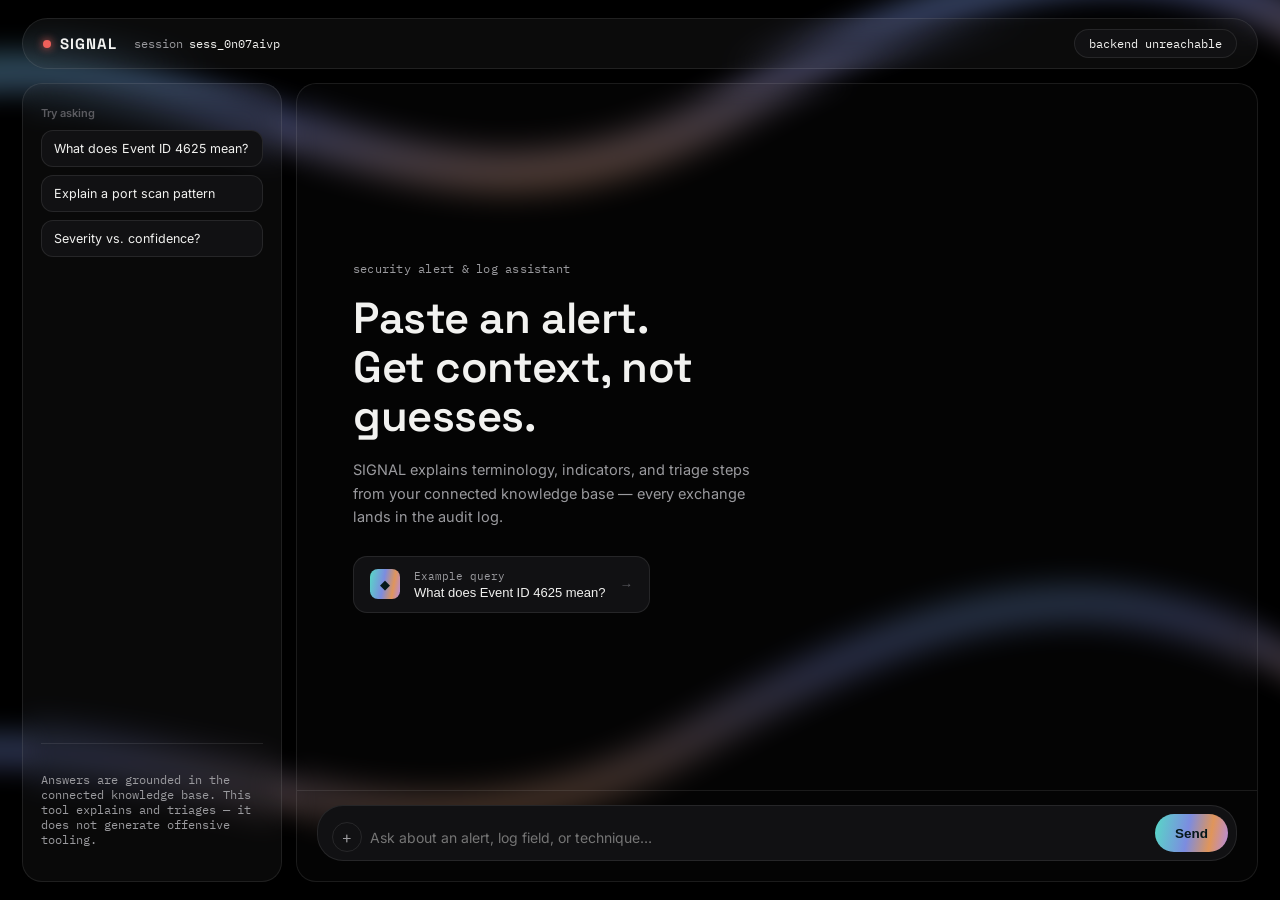
==== frontend/index.html @ 05231b5e "Initial commit" ====
<!DOCTYPE html>
<html lang="en">
<head>
<meta charset="UTF-8" />
<meta name="viewport" content="width=device-width, initial-scale=1.0" />
<title>SIGNAL — Security Alert Assistant</title>
<link rel="preconnect" href="https://fonts.googleapis.com">
<link href="https://fonts.googleapis.com/css2?family=Space+Grotesk:wght@500;600;700&family=Inter:wght@400;500;600&family=IBM+Plex+Mono:wght@400;500;600&display=swap" rel="stylesheet">
<link rel="stylesheet" href="style.css">
</head>
<body>

<!-- ambient background ribbon, decorative only -->
<svg class="bg-ribbon" viewBox="0 0 1600 1000" preserveAspectRatio="xMidYMid slice" aria-hidden="true">
  <defs>
    <linearGradient id="ribbonGrad" x1="0%" y1="0%" x2="100%" y2="100%">
      <stop offset="0%" stop-color="#57D9C6"/>
      <stop offset="45%" stop-color="#7C8CE0"/>
      <stop offset="75%" stop-color="#E0955A"/>
      <stop offset="100%" stop-color="#B48CE0"/>
    </linearGradient>
    <filter id="ribbonBlur" x="-50%" y="-50%" width="200%" height="200%">
      <feGaussianBlur stdDeviation="14"/>
    </filter>
  </defs>
  <g class="ribbon-spin-1">
    <path d="M -100 120 C 300 -40, 520 340, 900 120 S 1500 -80, 1750 220"
          fill="none" stroke="url(#ribbonGrad)" stroke-width="46"
          filter="url(#ribbonBlur)" opacity="0.4"/>
  </g>
  <g class="ribbon-spin-2">
    <path d="M -150 880 C 250 720, 480 1040, 860 820 S 1420 620, 1760 900"
          fill="none" stroke="url(#ribbonGrad)" stroke-width="40"
          filter="url(#ribbonBlur)" opacity="0.32"/>
  </g>
</svg>

<div class="console">

  <header class="topbar">
    <div class="brand">
      <span class="dot" id="conn-dot"></span>
      <span class="brand-name">SIGNAL</span>
    </div>
    <div class="topbar-meta mono">
      <span class="muted">session</span>
      <span id="session-id-display">—</span>
    </div>
    <div class="status-pill" id="status-pill">
      <span class="mono" id="conn-status">checking backend…</span>
    </div>
  </header>

  <div class="layout">

    <aside class="rail">
      <div class="rail-block">
        <h3>Try asking</h3>
        <div class="chip-list">
          <button class="chip" data-q="What does Event ID 4625 mean?">What does Event ID 4625 mean?</button>
          <button class="chip" data-q="Explain a port scan pattern in our logs.">Explain a port scan pattern</button>
          <button class="chip" data-q="What's the difference between severity and confidence?">Severity vs. confidence?</button>
        </div>
      </div>

      <div class="rail-footer">
        <p class="mono muted small">Answers are grounded in the connected knowledge base. This tool explains and triages — it does not generate offensive tooling.</p>
      </div>
    </aside>

    <main class="chat-main">

      <section class="hero" id="hero">
        <p class="hero-eyebrow mono muted">security alert &amp; log assistant</p>
        <h1 class="hero-title">Paste an alert.<br>Get context, not guesses.</h1>
        <p class="hero-sub">SIGNAL explains terminology, indicators, and triage steps from your connected knowledge base — every exchange lands in the audit log.</p>
        <button class="sample-card" id="sample-card" data-q="What does Event ID 4625 mean?">
          <span class="sample-icon">◆</span>
          <span class="sample-text">
            <span class="sample-label mono muted">Example query</span>
            <span class="sample-title">What does Event ID 4625 mean?</span>
          </span>
          <span class="sample-arrow">→</span>
        </button>
      </section>

      <div class="transcript" id="transcript">
        <div class="entry system">
          <div class="entry-meta"><span class="tag">SYSTEM</span><span class="time">00:00:00</span></div>
          <div class="entry-body">
            Connected. Paste an alert or log line below, or ask a question about
            terminology, indicators, or triage. Every exchange is written to the
            audit log.
          </div>
        </div>
      </div>

      <form class="composer" id="composer">
        <div class="log-context-wrap" id="log-context-wrap" hidden>
          <textarea id="log-context" class="mono" placeholder="Paste the raw alert, log line, or event fields here…" rows="4"></textarea>
        </div>
        <div class="composer-bar">
          <button type="button" id="toggle-log" class="attach-btn mono" title="Attach log/alert">+</button>
          <textarea id="message" placeholder="Ask about an alert, log field, or technique…" rows="1"></textarea>
          <button type="submit" id="send-btn">Send</button>
        </div>
      </form>

    </main>
  </div>
</div>

<script src="app.js"></script>
</body>
</html>
---- frontend/style.css ----
:root {
  --bg: #000000;
  --surface: #0a0a0b;
  --surface-2: #111113;
  --border: rgba(255,255,255,0.09);
  --border-strong: rgba(255,255,255,0.18);
  --text: #F2F2F0;
  --text-dim: #9A9A9E;
  --text-faint: #5B5B60;
  --warn: #E8B34D;
  --crit: #F0605A;

  --grad-1: #57D9C6;
  --grad-2: #7C8CE0;
  --grad-3: #E0955A;
  --grad-4: #B48CE0;
  --grad: linear-gradient(100deg, var(--grad-1), var(--grad-2) 45%, var(--grad-3) 75%, var(--grad-4));

  --font-sans: 'Inter', -apple-system, sans-serif;
  --font-display: 'Space Grotesk', 'Inter', sans-serif;
  --font-mono: 'IBM Plex Mono', ui-monospace, monospace;
}

* { box-sizing: border-box; }

html, body {
  height: 100%;
  margin: 0;
  background: var(--bg);
  color: var(--text);
  font-family: var(--font-sans);
}

.mono { font-family: var(--font-mono); }
.muted { color: var(--text-dim); }
.small { font-size: 12px; }

/* ---------- Ambient background ribbon ---------- */
.bg-ribbon {
  position: fixed;
  inset: 0;
  width: 100%;
  height: 100%;
  z-index: 0;
  pointer-events: none;
}
.ribbon-spin-1, .ribbon-spin-2 {
  transform-origin: 800px 500px;
  animation: ribbon-drift 50s linear infinite;
}
.ribbon-spin-2 { animation-duration: 65s; animation-direction: reverse; }

@keyframes ribbon-drift {
  from { transform: rotate(0deg); }
  to   { transform: rotate(360deg); }
}
@media (prefers-reduced-motion: reduce) {
  .ribbon-spin-1, .ribbon-spin-2 { animation: none; }
}

/* ---------- Shell ---------- */
.console {
  position: relative;
  z-index: 1;
  height: 100vh;
  display: flex;
  flex-direction: column;
  padding: 18px 22px;
  gap: 14px;
}

/* ---------- Topbar ---------- */
.topbar {
  flex: none;
  display: flex;
  align-items: center;
  gap: 18px;
  padding: 10px 20px;
  border-radius: 999px;
  background: rgba(255,255,255,0.045);
  border: 1px solid var(--border);
  backdrop-filter: blur(16px);
}

.brand {
  display: flex;
  align-items: center;
  gap: 9px;
}

.dot {
  width: 8px;
  height: 8px;
  border-radius: 50%;
  background: var(--text-faint);
  transition: background 0.3s, box-shadow 0.3s;
}
.dot.online { background: var(--grad-1); box-shadow: 0 0 8px var(--grad-1); }
.dot.offline { background: var(--crit); box-shadow: 0 0 8px var(--crit); }

.brand-name {
  font-family: var(--font-display);
  font-weight: 700;
  font-size: 15px;
  letter-spacing: 0.06em;
}

.topbar-meta {
  display: flex;
  align-items: center;
  gap: 6px;
  font-size: 12px;
  color: var(--text-dim);
}
#session-id-display { color: var(--text); }

.status-pill {
  margin-left: auto;
  padding: 6px 14px;
  border-radius: 999px;
  background: var(--surface-2);
  border: 1px solid var(--border);
  font-size: 12px;
}

/* ---------- Layout ---------- */
.layout {
  flex: 1;
  display: grid;
  grid-template-columns: 260px 1fr;
  gap: 14px;
  min-height: 0;
}

/* ---------- Sidebar ---------- */
.rail {
  background: rgba(255,255,255,0.035);
  border: 1px solid var(--border);
  border-radius: 20px;
  padding: 22px 18px;
  display: flex;
  flex-direction: column;
  gap: 22px;
  overflow-y: auto;
  backdrop-filter: blur(16px);
}

.rail-block h3 {
  font-size: 11px;
  font-weight: 600;
  color: var(--text-faint);
  margin: 0 0 10px 0;
}

.chip-list {
  display: flex;
  flex-direction: column;
  gap: 8px;
}

.chip {
  text-align: left;
  background: var(--surface-2);
  border: 1px solid var(--border);
  color: var(--text);
  padding: 10px 12px;
  border-radius: 12px;
  font-size: 12.5px;
  font-family: var(--font-sans);
  cursor: pointer;
  transition: border-color 0.15s, transform 0.15s;
}
.chip:hover { border-color: var(--border-strong); transform: translateY(-1px); }

.rail-footer {
  margin-top: auto;
  padding-top: 16px;
  border-top: 1px solid var(--border);
}

/* ---------- Main / chat column ---------- */
.chat-main {
  display: flex;
  flex-direction: column;
  min-width: 0;
  min-height: 0;
  border: 1px solid var(--border);
  border-radius: 20px;
  background: rgba(255,255,255,0.015);
  backdrop-filter: blur(10px);
  overflow: hidden;
  position: relative;
}

/* ---------- Hero (pre-conversation) ---------- */
.hero {
  flex: 1;
  display: flex;
  flex-direction: column;
  justify-content: center;
  gap: 18px;
  padding: 48px 56px;
  max-width: 640px;
}

.hero-eyebrow {
  font-size: 12px;
  letter-spacing: 0.02em;
  margin: 0;
}

.hero-title {
  font-family: var(--font-display);
  font-weight: 600;
  font-size: clamp(1.9rem, 3.4vw, 2.9rem);
  line-height: 1.12;
  margin: 0;
  letter-spacing: -0.01em;
}

.hero-sub {
  font-size: 14.5px;
  line-height: 1.6;
  color: var(--text-dim);
  margin: 0;
  max-width: 46ch;
}

.sample-card {
  margin-top: 10px;
  display: inline-flex;
  align-items: center;
  gap: 14px;
  width: fit-content;
  max-width: 100%;
  padding: 12px 16px;
  border-radius: 14px;
  background: var(--surface-2);
  border: 1px solid var(--border);
  cursor: pointer;
  text-align: left;
  transition: border-color 0.15s, transform 0.15s;
}
.sample-card:hover { border-color: var(--border-strong); transform: translateY(-1px); }

.sample-icon {
  flex: none;
  width: 30px;
  height: 30px;
  border-radius: 8px;
  background: var(--grad);
  display: flex;
  align-items: center;
  justify-content: center;
  font-size: 13px;
  color: #06181a;
}

.sample-text {
  display: flex;
  flex-direction: column;
  gap: 2px;
  min-width: 0;
}
.sample-label { font-size: 10.5px; }
.sample-title {
  font-size: 13px;
  color: var(--text);
  white-space: nowrap;
  overflow: hidden;
  text-overflow: ellipsis;
}
.sample-arrow { color: var(--text-faint); flex: none; }

.console.started .hero { display: none; }

/* ---------- Transcript ---------- */
.transcript {
  flex: 1;
  display: none;
  flex-direction: column;
  gap: 18px;
  overflow-y: auto;
  padding: 26px 32px;
  min-height: 0;
}
.console.started .transcript { display: flex; }

.entry { max-width: 680px; }
.entry.analyst { align-self: flex-end; max-width: 560px; }

.entry-meta {
  display: flex;
  align-items: baseline;
  gap: 10px;
  margin-bottom: 5px;
}

.entry-meta .tag {
  font-family: var(--font-mono);
  font-size: 11px;
  font-weight: 600;
  letter-spacing: 0.05em;
  color: var(--text-faint);
}
.entry.analyst .entry-meta { justify-content: flex-end; }
.entry.analyst .entry-meta .tag { color: var(--grad-2); }
.entry.assistant .entry-meta .tag { color: var(--grad-3); }
.entry.system .entry-meta .tag { color: var(--text-faint); }

.entry-meta .time {
  font-family: var(--font-mono);
  font-size: 11px;
  color: var(--text-faint);
}

.entry-body {
  font-size: 14.5px;
  line-height: 1.6;
  white-space: pre-wrap;
  padding: 12px 16px;
  border-radius: 14px;
  background: var(--surface-2);
  border: 1px solid var(--border);
}
.entry.analyst .entry-body {
  background: rgba(124,140,224,0.10);
  border-color: rgba(124,140,224,0.25);
}
.entry.assistant .entry-body {
  border-left: 2px solid var(--grad-3);
}
.entry.system .entry-body {
  color: var(--text-dim);
  font-size: 13px;
  background: transparent;
  border: 1px dashed var(--border);
}

.entry-flag {
  margin-top: 8px;
  display: inline-block;
  font-family: var(--font-mono);
  font-size: 11px;
  color: var(--crit);
  border: 1px solid var(--crit);
  border-radius: 999px;
  padding: 3px 10px;
}

.entry-ungrounded {
  margin-top: 8px;
  display: inline-block;
  font-family: var(--font-mono);
  font-size: 11px;
  color: var(--warn);
  border: 1px solid var(--warn);
  border-radius: 999px;
  padding: 3px 10px;
}

.citations {
  margin-top: 8px;
  display: flex;
  flex-wrap: wrap;
  gap: 6px;
}

.citation {
  font-family: var(--font-mono);
  font-size: 11px;
  color: var(--grad-1);
  background: rgba(87,217,198,0.08);
  border: 1px solid rgba(87,217,198,0.35);
  border-radius: 999px;
  padding: 3px 9px;
  cursor: default;
}

.log-line {
  font-family: var(--font-mono);
  font-size: 12.5px;
  background: var(--surface);
  border: 1px solid var(--border);
  border-left: 2px solid var(--grad-2);
  border-radius: 8px;
  padding: 9px 12px;
  margin-top: 8px;
  white-space: pre-wrap;
  color: var(--text-dim);
}

/* ---------- Composer ---------- */
.composer {
  flex: none;
  padding: 14px 20px 20px;
  border-top: 1px solid var(--border);
}

.log-context-wrap { margin-bottom: 10px; }

.composer-bar {
  display: flex;
  align-items: flex-end;
  gap: 8px;
  padding: 8px 8px 8px 14px;
  border-radius: 26px;
  background: var(--surface-2);
  border: 1px solid var(--border);
  transition: border-color 0.15s;
}
.composer-bar:focus-within { border-color: var(--border-strong); }

.attach-btn {
  flex: none;
  width: 30px;
  height: 30px;
  border-radius: 50%;
  border: 1px solid var(--border);
  background: transparent;
  color: var(--text-dim);
  font-size: 16px;
  line-height: 1;
  cursor: pointer;
  transition: color 0.15s, border-color 0.15s;
}
.attach-btn:hover { color: var(--text); border-color: var(--border-strong); }

textarea {
  background: transparent;
  border: none;
  color: var(--text);
  padding: 6px 0;
  font-family: var(--font-sans);
  font-size: 14px;
  resize: none;
  outline: none;
}

#log-context {
  width: 100%;
  font-family: var(--font-mono);
  font-size: 12.5px;
  background: var(--surface);
  border: 1px solid var(--border);
  border-radius: 12px;
  padding: 10px 12px;
}

#message {
  flex: 1;
  max-height: 140px;
}

#send-btn {
  flex: none;
  background: var(--grad);
  color: #06181a;
  border: none;
  border-radius: 999px;
  padding: 0 20px;
  height: 38px;
  font-weight: 600;
  font-size: 13.5px;
  cursor: pointer;
  transition: opacity 0.15s, transform 0.15s;
}
#send-btn:hover { opacity: 0.92; transform: translateY(-1px); }
#send-btn:disabled { opacity: 0.45; cursor: not-allowed; transform: none; }

/* Scrollbars */
.transcript::-webkit-scrollbar, .rail::-webkit-scrollbar { width: 8px; }
.transcript::-webkit-scrollbar-thumb, .rail::-webkit-scrollbar-thumb {
  background: var(--border); border-radius: 4px;
}

@media (max-width: 860px) {
  .layout { grid-template-columns: 1fr; }
  .rail { display: none; }
  .hero { padding: 36px 26px; }
  .topbar-meta { display: none; }
}
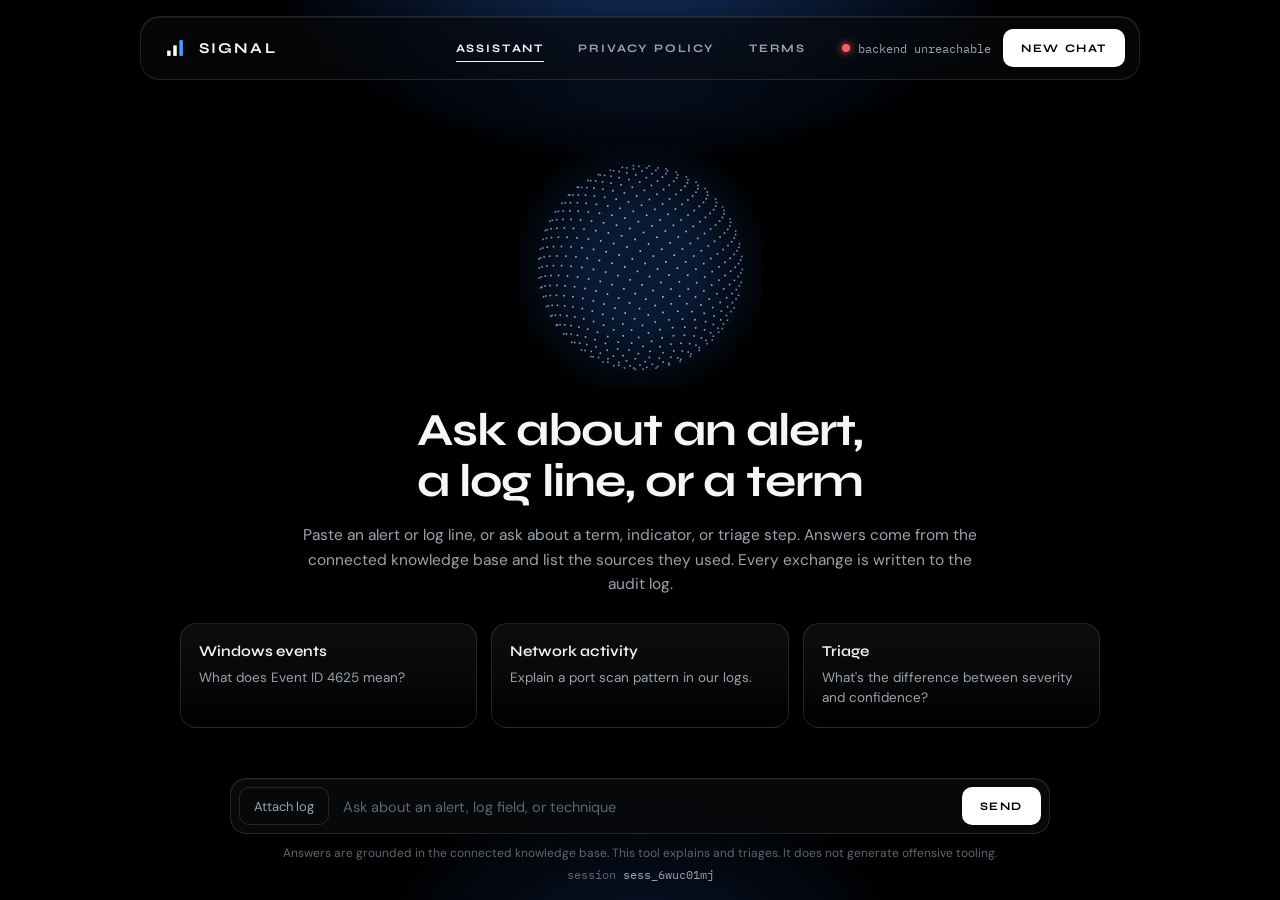
==== commit 23859871: "Update security chat assistant" ====
--- a/frontend/index.html
+++ b/frontend/index.html
@@ -3,113 +3,82 @@
 <head>
 <meta charset="UTF-8" />
 <meta name="viewport" content="width=device-width, initial-scale=1.0" />
-<title>SIGNAL — Security Alert Assistant</title>
+<title>SIGNAL: Security Alert Assistant</title>
+<meta name="description" content="Ask about a security alert, log line, or term and get answers cited from a connected knowledge base." />
+<link rel="icon" type="image/svg+xml" href="favicon.svg">
 <link rel="preconnect" href="https://fonts.googleapis.com">
-<link href="https://fonts.googleapis.com/css2?family=Space+Grotesk:wght@500;600;700&family=Inter:wght@400;500;600&family=IBM+Plex+Mono:wght@400;500;600&display=swap" rel="stylesheet">
-<link rel="stylesheet" href="style.css">
+<link rel="preconnect" href="https://fonts.gstatic.com" crossorigin>
+<link href="https://fonts.googleapis.com/css2?family=Syne:wght@500;600;700&family=DM+Sans:wght@400;500;600&family=IBM+Plex+Mono:wght@400;500&display=swap" rel="stylesheet">
+<link rel="stylesheet" href="style.css?v=3">
 </head>
 <body>
-
-<!-- ambient background ribbon, decorative only -->
-<svg class="bg-ribbon" viewBox="0 0 1600 1000" preserveAspectRatio="xMidYMid slice" aria-hidden="true">
-  <defs>
-    <linearGradient id="ribbonGrad" x1="0%" y1="0%" x2="100%" y2="100%">
-      <stop offset="0%" stop-color="#57D9C6"/>
-      <stop offset="45%" stop-color="#7C8CE0"/>
-      <stop offset="75%" stop-color="#E0955A"/>
-      <stop offset="100%" stop-color="#B48CE0"/>
-    </linearGradient>
-    <filter id="ribbonBlur" x="-50%" y="-50%" width="200%" height="200%">
-      <feGaussianBlur stdDeviation="14"/>
-    </filter>
-  </defs>
-  <g class="ribbon-spin-1">
-    <path d="M -100 120 C 300 -40, 520 340, 900 120 S 1500 -80, 1750 220"
-          fill="none" stroke="url(#ribbonGrad)" stroke-width="46"
-          filter="url(#ribbonBlur)" opacity="0.4"/>
-  </g>
-  <g class="ribbon-spin-2">
-    <path d="M -150 880 C 250 720, 480 1040, 860 820 S 1420 620, 1760 900"
-          fill="none" stroke="url(#ribbonGrad)" stroke-width="40"
-          filter="url(#ribbonBlur)" opacity="0.32"/>
-  </g>
-</svg>
-
 <div class="console">
 
-  <header class="topbar">
-    <div class="brand">
-      <span class="dot" id="conn-dot"></span>
-      <span class="brand-name">SIGNAL</span>
-    </div>
-    <div class="topbar-meta mono">
-      <span class="muted">session</span>
-      <span id="session-id-display">—</span>
-    </div>
-    <div class="status-pill" id="status-pill">
-      <span class="mono" id="conn-status">checking backend…</span>
-    </div>
-  </header>
+  <div class="nav-wrap">
+    <header class="nav">
+      <a class="brand" href="index.html" aria-label="SIGNAL home">
+        <img src="favicon.svg" alt="" width="28" height="28">
+        <span class="brand-name">SIGNAL</span>
+      </a>
+      <nav class="nav-links" aria-label="Main">
+        <a href="index.html" class="active" aria-current="page">Assistant</a>
+        <a href="privacy.html">Privacy policy</a>
+        <a href="terms.html">Terms</a>
+      </nav>
+      <div class="nav-right">
+        <div class="status" id="status-pill">
+          <span class="dot" id="conn-dot"></span>
+          <span class="mono" id="conn-status">checking backend</span>
+        </div>
+        <button type="button" class="btn-white" id="new-chat">New chat</button>
+      </div>
+    </header>
+  </div>
 
-  <div class="layout">
+  <main class="stage" id="stage">
 
-    <aside class="rail">
-      <div class="rail-block">
-        <h3>Try asking</h3>
-        <div class="chip-list">
-          <button class="chip" data-q="What does Event ID 4625 mean?">What does Event ID 4625 mean?</button>
-          <button class="chip" data-q="Explain a port scan pattern in our logs.">Explain a port scan pattern</button>
-          <button class="chip" data-q="What's the difference between severity and confidence?">Severity vs. confidence?</button>
-        </div>
+    <section class="hero" id="hero">
+      <div class="globe"><canvas id="globe" aria-hidden="true"></canvas></div>
+      <h1 class="hero-title">Ask about an alert, a log line, or a term</h1>
+      <p class="hero-sub">Paste an alert or log line, or ask about a term, indicator, or triage step. Answers come from the connected knowledge base and list the sources they used. Every exchange is written to the audit log.</p>
+      <div class="cards">
+        <button class="card chip" data-q="What does Event ID 4625 mean?">
+          <span class="card-title">Windows events</span>
+          <span class="card-text">What does Event ID 4625 mean?</span>
+        </button>
+        <button class="card chip" data-q="Explain a port scan pattern in our logs.">
+          <span class="card-title">Network activity</span>
+          <span class="card-text">Explain a port scan pattern in our logs.</span>
+        </button>
+        <button class="card chip" data-q="What's the difference between severity and confidence?">
+          <span class="card-title">Triage</span>
+          <span class="card-text">What's the difference between severity and confidence?</span>
+        </button>
       </div>
+    </section>
 
-      <div class="rail-footer">
-        <p class="mono muted small">Answers are grounded in the connected knowledge base. This tool explains and triages — it does not generate offensive tooling.</p>
+    <div class="transcript" id="transcript" aria-live="polite"></div>
+
+  </main>
+
+  <div class="dock">
+    <form class="composer" id="composer">
+      <div class="log-context-wrap" id="log-context-wrap" hidden>
+        <textarea id="log-context" class="mono" placeholder="Paste the raw alert, log line, or event fields here" rows="4" aria-label="Alert or log text"></textarea>
       </div>
-    </aside>
+      <div class="composer-bar">
+        <button type="button" id="toggle-log" class="btn-ghost" aria-controls="log-context-wrap">Attach log</button>
+        <textarea id="message" placeholder="Ask about an alert, log field, or technique" rows="1" aria-label="Message"></textarea>
+        <button type="submit" id="send-btn" class="btn-white">Send</button>
+      </div>
+    </form>
+    <p class="foot">
+      <span>Answers are grounded in the connected knowledge base. This tool explains and triages. It does not generate offensive tooling.</span>
+      <span class="mono">session <span id="session-id-display"></span></span>
+    </p>
+  </div>
 
-    <main class="chat-main">
-
-      <section class="hero" id="hero">
-        <p class="hero-eyebrow mono muted">security alert &amp; log assistant</p>
-        <h1 class="hero-title">Paste an alert.<br>Get context, not guesses.</h1>
-        <p class="hero-sub">SIGNAL explains terminology, indicators, and triage steps from your connected knowledge base — every exchange lands in the audit log.</p>
-        <button class="sample-card" id="sample-card" data-q="What does Event ID 4625 mean?">
-          <span class="sample-icon">◆</span>
-          <span class="sample-text">
-            <span class="sample-label mono muted">Example query</span>
-            <span class="sample-title">What does Event ID 4625 mean?</span>
-          </span>
-          <span class="sample-arrow">→</span>
-        </button>
-      </section>
-
-      <div class="transcript" id="transcript">
-        <div class="entry system">
-          <div class="entry-meta"><span class="tag">SYSTEM</span><span class="time">00:00:00</span></div>
-          <div class="entry-body">
-            Connected. Paste an alert or log line below, or ask a question about
-            terminology, indicators, or triage. Every exchange is written to the
-            audit log.
-          </div>
-        </div>
-      </div>
-
-      <form class="composer" id="composer">
-        <div class="log-context-wrap" id="log-context-wrap" hidden>
-          <textarea id="log-context" class="mono" placeholder="Paste the raw alert, log line, or event fields here…" rows="4"></textarea>
-        </div>
-        <div class="composer-bar">
-          <button type="button" id="toggle-log" class="attach-btn mono" title="Attach log/alert">+</button>
-          <textarea id="message" placeholder="Ask about an alert, log field, or technique…" rows="1"></textarea>
-          <button type="submit" id="send-btn">Send</button>
-        </div>
-      </form>
-
-    </main>
-  </div>
 </div>
-
-<script src="app.js"></script>
+<script src="app.js?v=3"></script>
 </body>
 </html>
--- a/frontend/style.css
+++ b/frontend/style.css
@@ -1,482 +1,138 @@
 :root {
   --bg: #000000;
-  --surface: #0a0a0b;
-  --surface-2: #111113;
-  --border: rgba(255,255,255,0.09);
-  --border-strong: rgba(255,255,255,0.18);
-  --text: #F2F2F0;
-  --text-dim: #9A9A9E;
-  --text-faint: #5B5B60;
-  --warn: #E8B34D;
-  --crit: #F0605A;
+  --card: rgba(255,255,255,0.028);
+  --card-2: rgba(255,255,255,0.05);
+  --border: rgba(255,255,255,0.12);
+  --border-strong: rgba(255,255,255,0.28);
+  --text: #f4f6f8;
+  --text-dim: #9aa3ad;
+  --text-faint: #5e6670;
+  --blue: #2f7cff;
+  --blue-soft: #7db3ff;
+  --ok: #3ddc97;
+  --warn: #f2b24a;
+  --crit: #ff5d5d;
+  --font-display: 'Syne', 'DM Sans', sans-serif;
+  --font-sans: 'DM Sans', -apple-system, 'Segoe UI', sans-serif;
+  --font-mono: 'IBM Plex Mono', ui-monospace, Menlo, monospace;
+}
+* { box-sizing: border-box; }
+html, body { height: 100%; margin: 0; background: var(--bg); color: var(--text); font-family: var(--font-sans); }
+.mono { font-family: var(--font-mono); }
+a { color: var(--blue-soft); }
+:focus-visible { outline: 2px solid var(--blue-soft); outline-offset: 2px; }
 
-  --grad-1: #57D9C6;
-  --grad-2: #7C8CE0;
-  --grad-3: #E0955A;
-  --grad-4: #B48CE0;
-  --grad: linear-gradient(100deg, var(--grad-1), var(--grad-2) 45%, var(--grad-3) 75%, var(--grad-4));
+/* Blue light from the top edge, shared by every page */
+body::before {
+  content: ""; position: fixed; inset: 0; z-index: 0; pointer-events: none;
+  background:
+    radial-gradient(42% 34% at 50% -6%, rgba(47,124,255,0.42), transparent 72%),
+    radial-gradient(28% 22% at 50% 104%, rgba(47,124,255,0.16), transparent 75%);
+  animation: breathe 9s ease-in-out infinite alternate;
+}
+@keyframes breathe { from { opacity: 0.75; } to { opacity: 1; } }
 
-  --font-sans: 'Inter', -apple-system, sans-serif;
-  --font-display: 'Space Grotesk', 'Inter', sans-serif;
-  --font-mono: 'IBM Plex Mono', ui-monospace, monospace;
-}
+.console { position: relative; z-index: 1; height: 100vh; height: 100dvh; display: flex; flex-direction: column; }
 
-* { box-sizing: border-box; }
+/* Floating glass navigation */
+.nav-wrap { flex: none; padding: 16px 20px 0; position: relative; z-index: 5; }
+.nav { max-width: 1000px; margin: 0 auto; height: 64px; display: flex; align-items: center; gap: 24px; padding: 0 14px 0 20px; border-radius: 20px; border: 1px solid var(--border); background: rgba(8,9,11,0.62); backdrop-filter: blur(18px); -webkit-backdrop-filter: blur(18px); box-shadow: inset 0 1px 0 rgba(255,255,255,0.08), 0 14px 40px rgba(0,0,0,0.5); }
+.brand { display: flex; align-items: center; gap: 10px; text-decoration: none; color: var(--text); }
+.brand img { display: block; }
+.brand-name { font-family: var(--font-display); font-weight: 700; font-size: 15px; letter-spacing: 0.14em; }
+.nav-links { display: flex; gap: 34px; margin-left: auto; }
+.nav-links a { font-family: var(--font-display); font-weight: 700; font-size: 11.5px; letter-spacing: 0.16em; text-transform: uppercase; text-decoration: none; color: var(--text-dim); padding: 6px 0; border-bottom: 1px solid transparent; transition: color .15s, border-color .15s; }
+.nav-links a:hover { color: var(--text); }
+.nav-links a.active { color: var(--text); border-bottom-color: var(--text); }
+.nav-right { display: flex; align-items: center; gap: 12px; margin-left: 12px; }
+.status { display: flex; align-items: center; gap: 8px; font-size: 12px; color: var(--text-dim); }
+.dot { width: 8px; height: 8px; border-radius: 50%; background: var(--text-faint); }
+.dot.online { background: var(--ok); animation: pulse 2.4s ease-out infinite; }
+.dot.offline { background: var(--crit); box-shadow: 0 0 8px var(--crit); }
+@keyframes pulse { 0% { box-shadow: 0 0 0 0 rgba(61,220,151,0.55); } 70%, 100% { box-shadow: 0 0 0 7px rgba(61,220,151,0); } }
 
-html, body {
-  height: 100%;
-  margin: 0;
-  background: var(--bg);
-  color: var(--text);
-  font-family: var(--font-sans);
-}
+/* Buttons */
+.btn-white { height: 38px; padding: 0 18px; border: none; border-radius: 10px; background: #fff; color: #000; font-family: var(--font-display); font-weight: 700; font-size: 11.5px; letter-spacing: 0.14em; text-transform: uppercase; cursor: pointer; transition: box-shadow .15s, opacity .15s; }
+.btn-white:hover { box-shadow: 0 0 22px rgba(125,179,255,0.45); }
+.btn-white:disabled { opacity: 0.4; cursor: not-allowed; box-shadow: none; }
+.btn-ghost { flex: none; height: 38px; padding: 0 14px; border-radius: 10px; border: 1px solid var(--border); background: transparent; color: var(--text-dim); font-family: var(--font-sans); font-size: 13px; cursor: pointer; transition: color .15s, border-color .15s; }
+.btn-ghost:hover { color: var(--text); border-color: var(--border-strong); }
 
-.mono { font-family: var(--font-mono); }
-.muted { color: var(--text-dim); }
-.small { font-size: 12px; }
-
-/* ---------- Ambient background ribbon ---------- */
-.bg-ribbon {
-  position: fixed;
-  inset: 0;
-  width: 100%;
-  height: 100%;
-  z-index: 0;
-  pointer-events: none;
-}
-.ribbon-spin-1, .ribbon-spin-2 {
-  transform-origin: 800px 500px;
-  animation: ribbon-drift 50s linear infinite;
-}
-.ribbon-spin-2 { animation-duration: 65s; animation-direction: reverse; }
-
-@keyframes ribbon-drift {
-  from { transform: rotate(0deg); }
-  to   { transform: rotate(360deg); }
-}
-@media (prefers-reduced-motion: reduce) {
-  .ribbon-spin-1, .ribbon-spin-2 { animation: none; }
-}
-
-/* ---------- Shell ---------- */
-.console {
-  position: relative;
-  z-index: 1;
-  height: 100vh;
-  display: flex;
-  flex-direction: column;
-  padding: 18px 22px;
-  gap: 14px;
-}
-
-/* ---------- Topbar ---------- */
-.topbar {
-  flex: none;
-  display: flex;
-  align-items: center;
-  gap: 18px;
-  padding: 10px 20px;
-  border-radius: 999px;
-  background: rgba(255,255,255,0.045);
-  border: 1px solid var(--border);
-  backdrop-filter: blur(16px);
-}
-
-.brand {
-  display: flex;
-  align-items: center;
-  gap: 9px;
-}
-
-.dot {
-  width: 8px;
-  height: 8px;
-  border-radius: 50%;
-  background: var(--text-faint);
-  transition: background 0.3s, box-shadow 0.3s;
-}
-.dot.online { background: var(--grad-1); box-shadow: 0 0 8px var(--grad-1); }
-.dot.offline { background: var(--crit); box-shadow: 0 0 8px var(--crit); }
-
-.brand-name {
-  font-family: var(--font-display);
-  font-weight: 700;
-  font-size: 15px;
-  letter-spacing: 0.06em;
-}
-
-.topbar-meta {
-  display: flex;
-  align-items: center;
-  gap: 6px;
-  font-size: 12px;
-  color: var(--text-dim);
-}
-#session-id-display { color: var(--text); }
-
-.status-pill {
-  margin-left: auto;
-  padding: 6px 14px;
-  border-radius: 999px;
-  background: var(--surface-2);
-  border: 1px solid var(--border);
-  font-size: 12px;
-}
-
-/* ---------- Layout ---------- */
-.layout {
-  flex: 1;
-  display: grid;
-  grid-template-columns: 260px 1fr;
-  gap: 14px;
-  min-height: 0;
-}
-
-/* ---------- Sidebar ---------- */
-.rail {
-  background: rgba(255,255,255,0.035);
-  border: 1px solid var(--border);
-  border-radius: 20px;
-  padding: 22px 18px;
-  display: flex;
-  flex-direction: column;
-  gap: 22px;
-  overflow-y: auto;
-  backdrop-filter: blur(16px);
-}
-
-.rail-block h3 {
-  font-size: 11px;
-  font-weight: 600;
-  color: var(--text-faint);
-  margin: 0 0 10px 0;
-}
-
-.chip-list {
-  display: flex;
-  flex-direction: column;
-  gap: 8px;
-}
-
-.chip {
-  text-align: left;
-  background: var(--surface-2);
-  border: 1px solid var(--border);
-  color: var(--text);
-  padding: 10px 12px;
-  border-radius: 12px;
-  font-size: 12.5px;
-  font-family: var(--font-sans);
-  cursor: pointer;
-  transition: border-color 0.15s, transform 0.15s;
-}
-.chip:hover { border-color: var(--border-strong); transform: translateY(-1px); }
-
-.rail-footer {
-  margin-top: auto;
-  padding-top: 16px;
-  border-top: 1px solid var(--border);
-}
-
-/* ---------- Main / chat column ---------- */
-.chat-main {
-  display: flex;
-  flex-direction: column;
-  min-width: 0;
-  min-height: 0;
-  border: 1px solid var(--border);
-  border-radius: 20px;
-  background: rgba(255,255,255,0.015);
-  backdrop-filter: blur(10px);
-  overflow: hidden;
-  position: relative;
-}
-
-/* ---------- Hero (pre-conversation) ---------- */
-.hero {
-  flex: 1;
-  display: flex;
-  flex-direction: column;
-  justify-content: center;
-  gap: 18px;
-  padding: 48px 56px;
-  max-width: 640px;
-}
-
-.hero-eyebrow {
-  font-size: 12px;
-  letter-spacing: 0.02em;
-  margin: 0;
-}
-
-.hero-title {
-  font-family: var(--font-display);
-  font-weight: 600;
-  font-size: clamp(1.9rem, 3.4vw, 2.9rem);
-  line-height: 1.12;
-  margin: 0;
-  letter-spacing: -0.01em;
-}
-
-.hero-sub {
-  font-size: 14.5px;
-  line-height: 1.6;
-  color: var(--text-dim);
-  margin: 0;
-  max-width: 46ch;
-}
-
-.sample-card {
-  margin-top: 10px;
-  display: inline-flex;
-  align-items: center;
-  gap: 14px;
-  width: fit-content;
-  max-width: 100%;
-  padding: 12px 16px;
-  border-radius: 14px;
-  background: var(--surface-2);
-  border: 1px solid var(--border);
-  cursor: pointer;
-  text-align: left;
-  transition: border-color 0.15s, transform 0.15s;
-}
-.sample-card:hover { border-color: var(--border-strong); transform: translateY(-1px); }
-
-.sample-icon {
-  flex: none;
-  width: 30px;
-  height: 30px;
-  border-radius: 8px;
-  background: var(--grad);
-  display: flex;
-  align-items: center;
-  justify-content: center;
-  font-size: 13px;
-  color: #06181a;
-}
-
-.sample-text {
-  display: flex;
-  flex-direction: column;
-  gap: 2px;
-  min-width: 0;
-}
-.sample-label { font-size: 10.5px; }
-.sample-title {
-  font-size: 13px;
-  color: var(--text);
-  white-space: nowrap;
-  overflow: hidden;
-  text-overflow: ellipsis;
-}
-.sample-arrow { color: var(--text-faint); flex: none; }
-
+/* Stage: hero or transcript */
+.stage { flex: 1; min-height: 0; overflow-y: auto; display: flex; flex-direction: column; padding: 28px 20px 12px; -webkit-mask-image: linear-gradient(transparent, #000 22px, #000 calc(100% - 14px), transparent); mask-image: linear-gradient(transparent, #000 22px, #000 calc(100% - 14px), transparent); }
+.hero { margin: auto; width: 100%; max-width: 920px; display: flex; flex-direction: column; align-items: center; text-align: center; gap: 16px; }
+.globe { width: clamp(140px, 27vh, 280px); aspect-ratio: 1; }
+.globe canvas { width: 100%; height: 100%; display: block; }
+.hero-title { font-family: var(--font-display); font-weight: 700; font-size: clamp(1.8rem, 3.6vw, 3rem); line-height: 1.1; letter-spacing: -0.02em; margin: 0; max-width: 18ch; text-wrap: balance; }
+.hero-sub { font-size: 15.5px; line-height: 1.6; color: var(--text-dim); margin: 0; max-width: 62ch; }
+.cards { display: grid; grid-template-columns: repeat(3, 1fr); gap: 14px; width: 100%; margin-top: 10px; }
+.card { text-align: left; display: flex; flex-direction: column; gap: 8px; padding: 18px; border-radius: 16px; border: 1px solid var(--border); background: linear-gradient(180deg, var(--card-2), var(--card) 60%, transparent); color: var(--text); font-family: var(--font-sans); cursor: pointer; transition: border-color .2s, box-shadow .2s, transform .2s; }
+.card:hover { border-color: rgba(125,179,255,0.5); box-shadow: 0 0 30px rgba(47,124,255,0.18); transform: translateY(-2px); }
+.card-title { font-family: var(--font-display); font-weight: 600; font-size: 15px; }
+.card-text { font-size: 13.5px; line-height: 1.5; color: var(--text-dim); }
 .console.started .hero { display: none; }
 
-/* ---------- Transcript ---------- */
-.transcript {
-  flex: 1;
-  display: none;
-  flex-direction: column;
-  gap: 18px;
-  overflow-y: auto;
-  padding: 26px 32px;
-  min-height: 0;
+/* Transcript */
+.transcript { display: none; flex-direction: column; gap: 18px; width: 100%; max-width: 780px; margin: 0 auto; padding-bottom: 8px; }
+.console.started .transcript { display: flex; }
+.entry { max-width: 100%; animation: rise .28s ease-out; }
+@keyframes rise { from { opacity: 0; transform: translateY(6px); } to { opacity: 1; transform: none; } }
+.entry.analyst { align-self: flex-end; max-width: 620px; }
+.entry-meta { display: flex; align-items: baseline; gap: 10px; margin-bottom: 6px; }
+.entry-meta .tag { font-family: var(--font-display); font-size: 11px; font-weight: 700; letter-spacing: 0.14em; text-transform: uppercase; color: var(--text-dim); }
+.entry-meta .time { font-family: var(--font-mono); font-size: 11px; color: var(--text-faint); }
+.entry.analyst .entry-meta { justify-content: flex-end; }
+.entry.analyst .entry-meta .tag { color: var(--blue-soft); }
+.entry-body { font-size: 14.5px; line-height: 1.65; white-space: pre-wrap; padding: 14px 18px; border-radius: 16px; border: 1px solid var(--border); background: linear-gradient(180deg, var(--card-2), var(--card)); box-shadow: inset 0 1px 0 rgba(255,255,255,0.05); }
+.entry.analyst .entry-body { background: rgba(47,124,255,0.10); border-color: rgba(47,124,255,0.32); }
+.entry.system .entry-body { color: var(--text-dim); font-size: 13px; background: transparent; border-style: dashed; }
+
+.thinking-row { display: flex; align-items: center; gap: 12px; padding: 6px 2px; }
+.bars { display: flex; align-items: flex-end; gap: 3px; height: 16px; }
+.bars i { width: 3px; height: 5px; border-radius: 1px; background: var(--blue-soft); animation: bar 1s ease-in-out infinite; }
+.bars i:nth-child(2) { animation-delay: .15s; }
+.bars i:nth-child(3) { animation-delay: .3s; }
+@keyframes bar { 0%, 100% { height: 5px; opacity: .5; } 50% { height: 16px; opacity: 1; } }
+.shimmer { font-size: 13.5px; color: transparent; background: linear-gradient(90deg, var(--text-faint) 30%, var(--text) 50%, var(--text-faint) 70%) 0 0 / 220% 100%; -webkit-background-clip: text; background-clip: text; animation: shimmer 1.8s linear infinite; }
+@keyframes shimmer { from { background-position: 120% 0; } to { background-position: -120% 0; } }
+
+.entry-flag, .entry-ungrounded { margin-top: 8px; margin-right: 6px; display: inline-block; font-size: 12px; border-radius: 6px; padding: 3px 9px; border: 1px solid; }
+.entry-flag { color: var(--crit); border-color: var(--crit); }
+.entry-ungrounded { color: var(--warn); border-color: var(--warn); }
+.citations { margin-top: 8px; display: flex; flex-wrap: wrap; gap: 6px; }
+.citation { font-family: var(--font-mono); font-size: 11px; color: var(--blue-soft); border: 1px solid rgba(125,179,255,0.35); border-radius: 6px; padding: 3px 8px; cursor: default; }
+.log-line { font-family: var(--font-mono); font-size: 12.5px; background: rgba(0,0,0,0.5); border: 1px solid var(--border); border-left: 2px solid var(--blue); border-radius: 10px; padding: 10px 12px; margin-top: 8px; white-space: pre-wrap; color: var(--text-dim); }
+
+/* Composer dock */
+.dock { flex: none; padding: 0 20px 16px; }
+.composer { max-width: 820px; margin: 0 auto; }
+.log-context-wrap { margin-bottom: 10px; }
+.composer-bar { display: flex; align-items: flex-end; gap: 10px; padding: 8px; border-radius: 16px; background: rgba(10,11,14,0.78); border: 1px solid var(--border); backdrop-filter: blur(16px); -webkit-backdrop-filter: blur(16px); box-shadow: inset 0 1px 0 rgba(255,255,255,0.06); transition: border-color .15s, box-shadow .15s; }
+.composer-bar:focus-within { border-color: rgba(125,179,255,0.55); box-shadow: 0 0 0 3px rgba(47,124,255,0.12), 0 0 30px rgba(47,124,255,0.18); }
+textarea { background: transparent; border: none; color: var(--text); padding: 9px 4px; font-family: var(--font-sans); font-size: 14.5px; resize: none; outline: none; }
+textarea::placeholder { color: var(--text-faint); }
+#log-context { width: 100%; font-family: var(--font-mono); font-size: 12.5px; background: rgba(0,0,0,0.6); border: 1px solid var(--border); border-radius: 12px; padding: 12px 14px; }
+#message { flex: 1; max-height: 140px; }
+.foot { max-width: 820px; margin: 10px auto 0; display: flex; flex-wrap: wrap; justify-content: center; gap: 4px 16px; font-size: 12px; line-height: 1.5; color: var(--text-faint); text-align: center; }
+#session-id-display { color: var(--text-dim); }
+
+.stage::-webkit-scrollbar { width: 8px; }
+.stage::-webkit-scrollbar-thumb { background: var(--border); border-radius: 4px; }
+
+/* Legal pages */
+.doc { position: relative; z-index: 1; max-width: 68ch; margin: 0 auto; padding: 48px 24px 72px; line-height: 1.65; font-size: 15px; }
+.doc h1 { font-family: var(--font-display); font-size: 2rem; margin: 0 0 6px; letter-spacing: -0.02em; }
+.doc h2 { font-family: var(--font-display); font-size: 1.05rem; margin: 30px 0 8px; }
+.doc p, .doc li { color: var(--text-dim); }
+.doc .updated { color: var(--text-faint); font-size: 13px; margin-bottom: 24px; }
+
+@media (max-width: 820px) {
+  .nav-links, .status { display: none; }
+  .nav { justify-content: space-between; }
+  .nav-right { margin-left: 0; }
+  .cards { grid-template-columns: 1fr; }
 }
-.console.started .transcript { display: flex; }
-
-.entry { max-width: 680px; }
-.entry.analyst { align-self: flex-end; max-width: 560px; }
-
-.entry-meta {
-  display: flex;
-  align-items: baseline;
-  gap: 10px;
-  margin-bottom: 5px;
+@media (max-width: 520px) { .foot span.mono { display: none; } }
+@media (prefers-reduced-motion: reduce) {
+  *, *::before, *::after { animation: none !important; transition: none !important; }
 }
-
-.entry-meta .tag {
-  font-family: var(--font-mono);
-  font-size: 11px;
-  font-weight: 600;
-  letter-spacing: 0.05em;
-  color: var(--text-faint);
-}
-.entry.analyst .entry-meta { justify-content: flex-end; }
-.entry.analyst .entry-meta .tag { color: var(--grad-2); }
-.entry.assistant .entry-meta .tag { color: var(--grad-3); }
-.entry.system .entry-meta .tag { color: var(--text-faint); }
-
-.entry-meta .time {
-  font-family: var(--font-mono);
-  font-size: 11px;
-  color: var(--text-faint);
-}
-
-.entry-body {
-  font-size: 14.5px;
-  line-height: 1.6;
-  white-space: pre-wrap;
-  padding: 12px 16px;
-  border-radius: 14px;
-  background: var(--surface-2);
-  border: 1px solid var(--border);
-}
-.entry.analyst .entry-body {
-  background: rgba(124,140,224,0.10);
-  border-color: rgba(124,140,224,0.25);
-}
-.entry.assistant .entry-body {
-  border-left: 2px solid var(--grad-3);
-}
-.entry.system .entry-body {
-  color: var(--text-dim);
-  font-size: 13px;
-  background: transparent;
-  border: 1px dashed var(--border);
-}
-
-.entry-flag {
-  margin-top: 8px;
-  display: inline-block;
-  font-family: var(--font-mono);
-  font-size: 11px;
-  color: var(--crit);
-  border: 1px solid var(--crit);
-  border-radius: 999px;
-  padding: 3px 10px;
-}
-
-.entry-ungrounded {
-  margin-top: 8px;
-  display: inline-block;
-  font-family: var(--font-mono);
-  font-size: 11px;
-  color: var(--warn);
-  border: 1px solid var(--warn);
-  border-radius: 999px;
-  padding: 3px 10px;
-}
-
-.citations {
-  margin-top: 8px;
-  display: flex;
-  flex-wrap: wrap;
-  gap: 6px;
-}
-
-.citation {
-  font-family: var(--font-mono);
-  font-size: 11px;
-  color: var(--grad-1);
-  background: rgba(87,217,198,0.08);
-  border: 1px solid rgba(87,217,198,0.35);
-  border-radius: 999px;
-  padding: 3px 9px;
-  cursor: default;
-}
-
-.log-line {
-  font-family: var(--font-mono);
-  font-size: 12.5px;
-  background: var(--surface);
-  border: 1px solid var(--border);
-  border-left: 2px solid var(--grad-2);
-  border-radius: 8px;
-  padding: 9px 12px;
-  margin-top: 8px;
-  white-space: pre-wrap;
-  color: var(--text-dim);
-}
-
-/* ---------- Composer ---------- */
-.composer {
-  flex: none;
-  padding: 14px 20px 20px;
-  border-top: 1px solid var(--border);
-}
-
-.log-context-wrap { margin-bottom: 10px; }
-
-.composer-bar {
-  display: flex;
-  align-items: flex-end;
-  gap: 8px;
-  padding: 8px 8px 8px 14px;
-  border-radius: 26px;
-  background: var(--surface-2);
-  border: 1px solid var(--border);
-  transition: border-color 0.15s;
-}
-.composer-bar:focus-within { border-color: var(--border-strong); }
-
-.attach-btn {
-  flex: none;
-  width: 30px;
-  height: 30px;
-  border-radius: 50%;
-  border: 1px solid var(--border);
-  background: transparent;
-  color: var(--text-dim);
-  font-size: 16px;
-  line-height: 1;
-  cursor: pointer;
-  transition: color 0.15s, border-color 0.15s;
-}
-.attach-btn:hover { color: var(--text); border-color: var(--border-strong); }
-
-textarea {
-  background: transparent;
-  border: none;
-  color: var(--text);
-  padding: 6px 0;
-  font-family: var(--font-sans);
-  font-size: 14px;
-  resize: none;
-  outline: none;
-}
-
-#log-context {
-  width: 100%;
-  font-family: var(--font-mono);
-  font-size: 12.5px;
-  background: var(--surface);
-  border: 1px solid var(--border);
-  border-radius: 12px;
-  padding: 10px 12px;
-}
-
-#message {
-  flex: 1;
-  max-height: 140px;
-}
-
-#send-btn {
-  flex: none;
-  background: var(--grad);
-  color: #06181a;
-  border: none;
-  border-radius: 999px;
-  padding: 0 20px;
-  height: 38px;
-  font-weight: 600;
-  font-size: 13.5px;
-  cursor: pointer;
-  transition: opacity 0.15s, transform 0.15s;
-}
-#send-btn:hover { opacity: 0.92; transform: translateY(-1px); }
-#send-btn:disabled { opacity: 0.45; cursor: not-allowed; transform: none; }
-
-/* Scrollbars */
-.transcript::-webkit-scrollbar, .rail::-webkit-scrollbar { width: 8px; }
-.transcript::-webkit-scrollbar-thumb, .rail::-webkit-scrollbar-thumb {
-  background: var(--border); border-radius: 4px;
-}
-
-@media (max-width: 860px) {
-  .layout { grid-template-columns: 1fr; }
-  .rail { display: none; }
-  .hero { padding: 36px 26px; }
-  .topbar-meta { display: none; }
-}
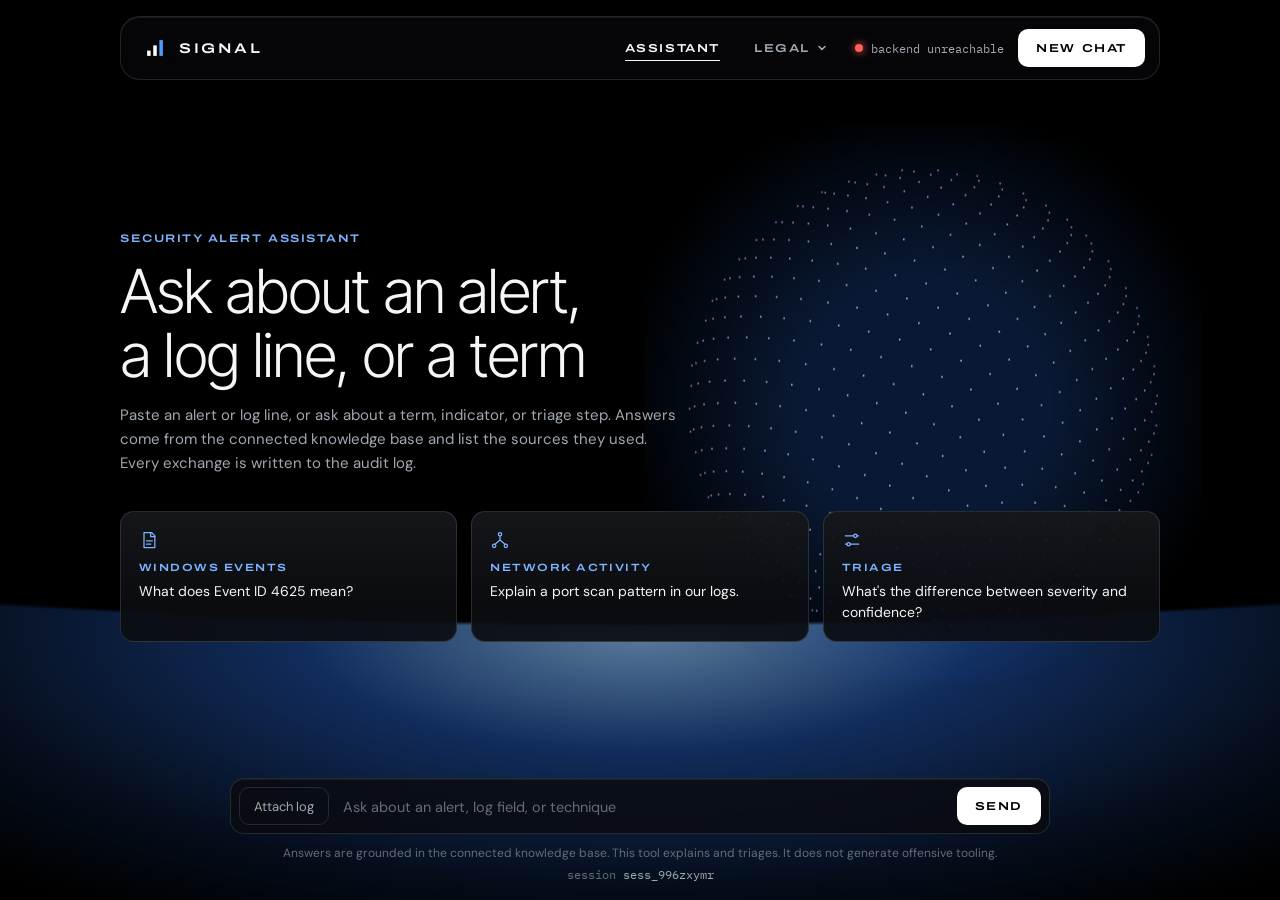
==== commit 0ba3f586: "Update frontend and backend" ====
--- a/frontend/index.html
+++ b/frontend/index.html
@@ -8,23 +8,42 @@
 <link rel="icon" type="image/svg+xml" href="favicon.svg">
 <link rel="preconnect" href="https://fonts.googleapis.com">
 <link rel="preconnect" href="https://fonts.gstatic.com" crossorigin>
-<link href="https://fonts.googleapis.com/css2?family=Syne:wght@500;600;700&family=DM+Sans:wght@400;500;600&family=IBM+Plex+Mono:wght@400;500&display=swap" rel="stylesheet">
-<link rel="stylesheet" href="style.css?v=3">
+<link href="https://fonts.googleapis.com/css2?family=Archivo:wdth,wght@100..125,500..700&family=DM+Sans:wght@400;500;600&family=IBM+Plex+Mono:wght@400;500&family=Inter+Tight:wght@300;400;500&display=swap" rel="stylesheet">
+<link rel="stylesheet" href="style.css?v=5">
 </head>
 <body>
 <div class="console">
 
   <div class="nav-wrap">
-    <header class="nav">
+    <header class="nav" id="nav">
       <a class="brand" href="index.html" aria-label="SIGNAL home">
         <img src="favicon.svg" alt="" width="28" height="28">
         <span class="brand-name">SIGNAL</span>
       </a>
+
       <nav class="nav-links" aria-label="Main">
-        <a href="index.html" class="active" aria-current="page">Assistant</a>
-        <a href="privacy.html">Privacy policy</a>
-        <a href="terms.html">Terms</a>
+        <a href="index.html" class="desk-only active" aria-current="page">Assistant</a>
+        <button type="button" class="nav-trigger" id="nav-trigger" aria-expanded="false" aria-controls="nav-panel">
+          <span class="desk-only">Legal</span><span class="mob-only">Menu</span>
+          <svg class="chev" width="10" height="10" viewBox="0 0 10 10" fill="none" stroke="currentColor" stroke-width="1.6" stroke-linecap="round" stroke-linejoin="round" aria-hidden="true"><path d="M2 3.5 5 6.5 8 3.5"/></svg>
+        </button>
       </nav>
+
+      <div class="nav-panel" id="nav-panel" hidden>
+        <a class="panel-item mob-only" href="index.html">
+          <span class="pi-title">Assistant</span>
+          <span class="pi-desc">Ask about an alert, a log line, or a term.</span>
+        </a>
+        <a class="panel-item" href="privacy.html">
+          <span class="pi-title">Privacy policy</span>
+          <span class="pi-desc">What is stored when you use SIGNAL, and who processes it.</span>
+        </a>
+        <a class="panel-item" href="terms.html">
+          <span class="pi-title">Terms and conditions</span>
+          <span class="pi-desc">Acceptable use, and the limits of the answers.</span>
+        </a>
+      </div>
+
       <div class="nav-right">
         <div class="status" id="status-pill">
           <span class="dot" id="conn-dot"></span>
@@ -38,19 +57,27 @@
   <main class="stage" id="stage">
 
     <section class="hero" id="hero">
-      <div class="globe"><canvas id="globe" aria-hidden="true"></canvas></div>
-      <h1 class="hero-title">Ask about an alert, a log line, or a term</h1>
-      <p class="hero-sub">Paste an alert or log line, or ask about a term, indicator, or triage step. Answers come from the connected knowledge base and list the sources they used. Every exchange is written to the audit log.</p>
+      <div class="globe" aria-hidden="true"><canvas id="globe"></canvas></div>
+
+      <div class="hero-copy">
+        <p class="eyebrow">Security alert assistant</p>
+        <h1 class="hero-title">Ask about an alert, a log line, or a term</h1>
+        <p class="hero-sub">Paste an alert or log line, or ask about a term, indicator, or triage step. Answers come from the connected knowledge base and list the sources they used. Every exchange is written to the audit log.</p>
+      </div>
+
       <div class="cards">
-        <button class="card chip" data-q="What does Event ID 4625 mean?">
+        <button type="button" class="card chip" data-q="What does Event ID 4625 mean?">
+          <svg class="card-icon" width="20" height="20" viewBox="0 0 24 24" fill="none" stroke="currentColor" stroke-width="1.5" stroke-linecap="round" stroke-linejoin="round" aria-hidden="true"><path d="M6 3h9l4 4v14H6z"/><path d="M14 3v5h5"/><path d="M9 13h7M9 17h5"/></svg>
           <span class="card-title">Windows events</span>
           <span class="card-text">What does Event ID 4625 mean?</span>
         </button>
-        <button class="card chip" data-q="Explain a port scan pattern in our logs.">
+        <button type="button" class="card chip" data-q="Explain a port scan pattern in our logs.">
+          <svg class="card-icon" width="20" height="20" viewBox="0 0 24 24" fill="none" stroke="currentColor" stroke-width="1.5" stroke-linecap="round" stroke-linejoin="round" aria-hidden="true"><circle cx="12" cy="5" r="2"/><circle cx="5" cy="19" r="2"/><circle cx="19" cy="19" r="2"/><path d="M12 7v5M12 12l-6 5M12 12l6 5"/></svg>
           <span class="card-title">Network activity</span>
           <span class="card-text">Explain a port scan pattern in our logs.</span>
         </button>
-        <button class="card chip" data-q="What's the difference between severity and confidence?">
+        <button type="button" class="card chip" data-q="What's the difference between severity and confidence?">
+          <svg class="card-icon" width="20" height="20" viewBox="0 0 24 24" fill="none" stroke="currentColor" stroke-width="1.5" stroke-linecap="round" stroke-linejoin="round" aria-hidden="true"><path d="M4 7h10M18 7h2M4 17h2M10 17h10"/><circle cx="16" cy="7" r="2"/><circle cx="8" cy="17" r="2"/></svg>
           <span class="card-title">Triage</span>
           <span class="card-text">What's the difference between severity and confidence?</span>
         </button>
@@ -79,6 +106,6 @@
   </div>
 
 </div>
-<script src="app.js?v=3"></script>
+<script src="app.js?v=6"></script>
 </body>
 </html>
--- a/frontend/style.css
+++ b/frontend/style.css
@@ -1,18 +1,19 @@
 :root {
   --bg: #000000;
-  --card: rgba(255,255,255,0.028);
-  --card-2: rgba(255,255,255,0.05);
+  --card: rgba(255,255,255,0.03);
+  --card-2: rgba(255,255,255,0.055);
   --border: rgba(255,255,255,0.12);
   --border-strong: rgba(255,255,255,0.28);
   --text: #f4f6f8;
-  --text-dim: #9aa3ad;
-  --text-faint: #5e6670;
+  --text-dim: #a0a8b2;
+  --text-faint: #646c76;
   --blue: #2f7cff;
   --blue-soft: #7db3ff;
   --ok: #3ddc97;
   --warn: #f2b24a;
   --crit: #ff5d5d;
-  --font-display: 'Syne', 'DM Sans', sans-serif;
+  --font-display: 'Inter Tight', 'DM Sans', -apple-system, 'Segoe UI', sans-serif;
+  --font-label: 'Archivo', 'DM Sans', -apple-system, 'Segoe UI', sans-serif;
   --font-sans: 'DM Sans', -apple-system, 'Segoe UI', sans-serif;
   --font-mono: 'IBM Plex Mono', ui-monospace, Menlo, monospace;
 }
@@ -22,37 +23,60 @@
 a { color: var(--blue-soft); }
 :focus-visible { outline: 2px solid var(--blue-soft); outline-offset: 2px; }
 
-/* Blue light from the top edge, shared by every page */
+/* Shared label style: wide, spaced, uppercase */
+.label, .nav-links a, .nav-trigger, .btn-white, .eyebrow, .card-title, .entry-meta .tag, .brand-name {
+  font-family: var(--font-label);
+  font-stretch: 125%;
+  font-weight: 600;
+  letter-spacing: 0.14em;
+  text-transform: uppercase;
+}
+
+/* Blue light rising from below a dark horizon, on every page */
 body::before {
-  content: ""; position: fixed; inset: 0; z-index: 0; pointer-events: none;
+  content: "";
+  position: fixed; left: 50%; bottom: 0; z-index: 0; pointer-events: none;
+  width: 170vw; height: 46vh; transform: translateX(-50%);
   background:
-    radial-gradient(42% 34% at 50% -6%, rgba(47,124,255,0.42), transparent 72%),
-    radial-gradient(28% 22% at 50% 104%, rgba(47,124,255,0.16), transparent 75%);
-  animation: breathe 9s ease-in-out infinite alternate;
-}
-@keyframes breathe { from { opacity: 0.75; } to { opacity: 1; } }
+    radial-gradient(ellipse 52% 100% at 50% 34%, rgba(150,205,255,0.62) 0%, rgba(47,124,255,0.36) 30%, rgba(47,124,255,0.11) 62%, rgba(47,124,255,0) 82%);
+  -webkit-mask-image: radial-gradient(ellipse 74% 60% at 50% -26%, transparent 98.4%, #000 100%);
+  mask-image: radial-gradient(ellipse 74% 60% at 50% -26%, transparent 98.4%, #000 100%);
+}
 
 .console { position: relative; z-index: 1; height: 100vh; height: 100dvh; display: flex; flex-direction: column; }
 
 /* Floating glass navigation */
 .nav-wrap { flex: none; padding: 16px 20px 0; position: relative; z-index: 5; }
-.nav { max-width: 1000px; margin: 0 auto; height: 64px; display: flex; align-items: center; gap: 24px; padding: 0 14px 0 20px; border-radius: 20px; border: 1px solid var(--border); background: rgba(8,9,11,0.62); backdrop-filter: blur(18px); -webkit-backdrop-filter: blur(18px); box-shadow: inset 0 1px 0 rgba(255,255,255,0.08), 0 14px 40px rgba(0,0,0,0.5); }
+.nav { position: relative; max-width: 1040px; margin: 0 auto; height: 64px; display: flex; align-items: center; gap: 24px; padding: 0 14px 0 20px; border-radius: 20px; border: 1px solid var(--border); background: rgba(8,9,11,0.66); backdrop-filter: blur(18px); -webkit-backdrop-filter: blur(18px); box-shadow: inset 0 1px 0 rgba(255,255,255,0.08), 0 14px 40px rgba(0,0,0,0.5); }
 .brand { display: flex; align-items: center; gap: 10px; text-decoration: none; color: var(--text); }
 .brand img { display: block; }
-.brand-name { font-family: var(--font-display); font-weight: 700; font-size: 15px; letter-spacing: 0.14em; }
-.nav-links { display: flex; gap: 34px; margin-left: auto; }
-.nav-links a { font-family: var(--font-display); font-weight: 700; font-size: 11.5px; letter-spacing: 0.16em; text-transform: uppercase; text-decoration: none; color: var(--text-dim); padding: 6px 0; border-bottom: 1px solid transparent; transition: color .15s, border-color .15s; }
-.nav-links a:hover { color: var(--text); }
+.brand-name { font-size: 14px; letter-spacing: 0.18em; }
+.nav-links { display: flex; align-items: center; gap: 34px; margin-left: auto; }
+.nav-links a, .nav-trigger { font-size: 11.5px; text-decoration: none; color: var(--text-dim); padding: 6px 0; border: 0; border-bottom: 1px solid transparent; background: none; cursor: pointer; transition: color .15s, border-color .15s; }
+.nav-links a:hover, .nav-trigger:hover, .nav-trigger[aria-expanded="true"] { color: var(--text); }
 .nav-links a.active { color: var(--text); border-bottom-color: var(--text); }
-.nav-right { display: flex; align-items: center; gap: 12px; margin-left: 12px; }
+.nav-trigger { display: inline-flex; align-items: center; gap: 7px; }
+.nav-trigger .chev { transition: transform .18s; }
+.nav-trigger[aria-expanded="true"] .chev { transform: rotate(180deg); }
+.nav-right { display: flex; align-items: center; gap: 14px; margin-left: 4px; }
 .status { display: flex; align-items: center; gap: 8px; font-size: 12px; color: var(--text-dim); }
 .dot { width: 8px; height: 8px; border-radius: 50%; background: var(--text-faint); }
 .dot.online { background: var(--ok); animation: pulse 2.4s ease-out infinite; }
 .dot.offline { background: var(--crit); box-shadow: 0 0 8px var(--crit); }
 @keyframes pulse { 0% { box-shadow: 0 0 0 0 rgba(61,220,151,0.55); } 70%, 100% { box-shadow: 0 0 0 7px rgba(61,220,151,0); } }
 
-/* Buttons */
-.btn-white { height: 38px; padding: 0 18px; border: none; border-radius: 10px; background: #fff; color: #000; font-family: var(--font-display); font-weight: 700; font-size: 11.5px; letter-spacing: 0.14em; text-transform: uppercase; cursor: pointer; transition: box-shadow .15s, opacity .15s; }
+/* Dropdown panel: title plus one line per item */
+.nav-panel { position: absolute; top: calc(100% + 8px); right: 0; width: min(380px, 100%); display: flex; flex-direction: column; gap: 2px; padding: 8px; border-radius: 16px; border: 1px solid var(--border); background: #0a0b0e; box-shadow: inset 0 1px 0 rgba(255,255,255,0.08), 0 20px 50px rgba(0,0,0,0.6); animation: drop .16s ease-out; }
+.nav-panel[hidden] { display: none; }
+@keyframes drop { from { opacity: 0; transform: translateY(-4px); } to { opacity: 1; transform: none; } }
+.panel-item { display: flex; flex-direction: column; gap: 3px; padding: 12px 14px; border-radius: 10px; text-decoration: none; color: var(--text); transition: background .15s; }
+.panel-item:hover, .panel-item:focus-visible { background: rgba(255,255,255,0.06); }
+.pi-title { font-family: var(--font-display); font-weight: 400; font-size: 15px; }
+.pi-desc { font-size: 13px; line-height: 1.45; color: var(--text-dim); }
+.mob-only { display: none; }
+
+/* Buttons: rounded rectangles, never pills */
+.btn-white { height: 38px; padding: 0 18px; border: none; border-radius: 10px; background: #fff; color: #000; font-size: 11.5px; cursor: pointer; transition: box-shadow .15s, opacity .15s; }
 .btn-white:hover { box-shadow: 0 0 22px rgba(125,179,255,0.45); }
 .btn-white:disabled { opacity: 0.4; cursor: not-allowed; box-shadow: none; }
 .btn-ghost { flex: none; height: 38px; padding: 0 14px; border-radius: 10px; border: 1px solid var(--border); background: transparent; color: var(--text-dim); font-family: var(--font-sans); font-size: 13px; cursor: pointer; transition: color .15s, border-color .15s; }
@@ -60,16 +84,21 @@
 
 /* Stage: hero or transcript */
 .stage { flex: 1; min-height: 0; overflow-y: auto; display: flex; flex-direction: column; padding: 28px 20px 12px; -webkit-mask-image: linear-gradient(transparent, #000 22px, #000 calc(100% - 14px), transparent); mask-image: linear-gradient(transparent, #000 22px, #000 calc(100% - 14px), transparent); }
-.hero { margin: auto; width: 100%; max-width: 920px; display: flex; flex-direction: column; align-items: center; text-align: center; gap: 16px; }
-.globe { width: clamp(140px, 27vh, 280px); aspect-ratio: 1; }
+.hero { position: relative; margin: auto; width: 100%; max-width: 1040px; display: flex; flex-direction: column; align-items: flex-start; gap: clamp(18px, 4vh, 36px); }
+.hero-copy { position: relative; z-index: 1; max-width: 680px; display: flex; flex-direction: column; gap: 16px; }
+.eyebrow { margin: 0; font-size: 11px; color: var(--blue-soft); }
+.hero-title { font-family: var(--font-display); font-weight: 300; font-size: clamp(2rem, min(5vw, 8vh), 3.8rem); line-height: 1.04; letter-spacing: -0.03em; margin: 0; text-wrap: balance; }
+.hero-sub { font-size: 15px; line-height: 1.6; color: var(--text-dim); margin: 0; max-width: 56ch; }
+
+.globe { position: absolute; z-index: 0; right: -4%; top: 50%; width: clamp(260px, 62vh, 560px); aspect-ratio: 1; transform: translateY(-56%); }
 .globe canvas { width: 100%; height: 100%; display: block; }
-.hero-title { font-family: var(--font-display); font-weight: 700; font-size: clamp(1.8rem, 3.6vw, 3rem); line-height: 1.1; letter-spacing: -0.02em; margin: 0; max-width: 18ch; text-wrap: balance; }
-.hero-sub { font-size: 15.5px; line-height: 1.6; color: var(--text-dim); margin: 0; max-width: 62ch; }
-.cards { display: grid; grid-template-columns: repeat(3, 1fr); gap: 14px; width: 100%; margin-top: 10px; }
-.card { text-align: left; display: flex; flex-direction: column; gap: 8px; padding: 18px; border-radius: 16px; border: 1px solid var(--border); background: linear-gradient(180deg, var(--card-2), var(--card) 60%, transparent); color: var(--text); font-family: var(--font-sans); cursor: pointer; transition: border-color .2s, box-shadow .2s, transform .2s; }
-.card:hover { border-color: rgba(125,179,255,0.5); box-shadow: 0 0 30px rgba(47,124,255,0.18); transform: translateY(-2px); }
-.card-title { font-family: var(--font-display); font-weight: 600; font-size: 15px; }
-.card-text { font-size: 13.5px; line-height: 1.5; color: var(--text-dim); }
+
+.cards { position: relative; z-index: 1; display: grid; grid-template-columns: repeat(3, 1fr); gap: 14px; width: 100%; }
+.card { position: relative; text-align: left; display: flex; flex-direction: column; gap: 8px; padding: 18px; border-radius: 14px; border: 1px solid var(--border); background: linear-gradient(180deg, rgba(255,255,255,0.06), rgba(255,255,255,0.02) 70%), rgba(6,8,12,0.92); color: var(--text); font-family: var(--font-sans); cursor: pointer; transition: border-color .2s, box-shadow .2s, transform .2s; }
+.card:hover { border-color: rgba(125,179,255,0.55); box-shadow: 0 0 30px rgba(47,124,255,0.2); transform: translateY(-2px); }
+.card-icon { color: var(--blue-soft); margin-bottom: 4px; }
+.card-title { font-size: 10.5px; color: var(--blue-soft); }
+.card-text { font-size: 14px; line-height: 1.5; color: var(--text); }
 .console.started .hero { display: none; }
 
 /* Transcript */
@@ -79,11 +108,11 @@
 @keyframes rise { from { opacity: 0; transform: translateY(6px); } to { opacity: 1; transform: none; } }
 .entry.analyst { align-self: flex-end; max-width: 620px; }
 .entry-meta { display: flex; align-items: baseline; gap: 10px; margin-bottom: 6px; }
-.entry-meta .tag { font-family: var(--font-display); font-size: 11px; font-weight: 700; letter-spacing: 0.14em; text-transform: uppercase; color: var(--text-dim); }
+.entry-meta .tag { font-size: 10.5px; color: var(--text-dim); }
 .entry-meta .time { font-family: var(--font-mono); font-size: 11px; color: var(--text-faint); }
 .entry.analyst .entry-meta { justify-content: flex-end; }
 .entry.analyst .entry-meta .tag { color: var(--blue-soft); }
-.entry-body { font-size: 14.5px; line-height: 1.65; white-space: pre-wrap; padding: 14px 18px; border-radius: 16px; border: 1px solid var(--border); background: linear-gradient(180deg, var(--card-2), var(--card)); box-shadow: inset 0 1px 0 rgba(255,255,255,0.05); }
+.entry-body { font-size: 14.5px; line-height: 1.65; white-space: pre-wrap; padding: 14px 18px; border-radius: 14px; border: 1px solid var(--border); background: linear-gradient(180deg, var(--card-2), var(--card)), rgba(6,8,12,0.7); box-shadow: inset 0 1px 0 rgba(255,255,255,0.05); }
 .entry.analyst .entry-body { background: rgba(47,124,255,0.10); border-color: rgba(47,124,255,0.32); }
 .entry.system .entry-body { color: var(--text-dim); font-size: 13px; background: transparent; border-style: dashed; }
 
@@ -96,7 +125,7 @@
 .shimmer { font-size: 13.5px; color: transparent; background: linear-gradient(90deg, var(--text-faint) 30%, var(--text) 50%, var(--text-faint) 70%) 0 0 / 220% 100%; -webkit-background-clip: text; background-clip: text; animation: shimmer 1.8s linear infinite; }
 @keyframes shimmer { from { background-position: 120% 0; } to { background-position: -120% 0; } }
 
-.entry-flag, .entry-ungrounded { margin-top: 8px; margin-right: 6px; display: inline-block; font-size: 12px; border-radius: 6px; padding: 3px 9px; border: 1px solid; }
+.entry-flag, .entry-ungrounded { margin-top: 8px; margin-right: 6px; display: inline-block; font-size: 12px; line-height: 1.4; border-radius: 6px; padding: 3px 9px; border: 1px solid; }
 .entry-flag { color: var(--crit); border-color: var(--crit); }
 .entry-ungrounded { color: var(--warn); border-color: var(--warn); }
 .citations { margin-top: 8px; display: flex; flex-wrap: wrap; gap: 6px; }
@@ -107,12 +136,13 @@
 .dock { flex: none; padding: 0 20px 16px; }
 .composer { max-width: 820px; margin: 0 auto; }
 .log-context-wrap { margin-bottom: 10px; }
-.composer-bar { display: flex; align-items: flex-end; gap: 10px; padding: 8px; border-radius: 16px; background: rgba(10,11,14,0.78); border: 1px solid var(--border); backdrop-filter: blur(16px); -webkit-backdrop-filter: blur(16px); box-shadow: inset 0 1px 0 rgba(255,255,255,0.06); transition: border-color .15s, box-shadow .15s; }
+.composer-bar { display: flex; align-items: flex-end; gap: 10px; padding: 8px; border-radius: 14px; background: rgba(10,11,14,0.8); border: 1px solid var(--border); backdrop-filter: blur(16px); -webkit-backdrop-filter: blur(16px); box-shadow: inset 0 1px 0 rgba(255,255,255,0.06); transition: border-color .15s, box-shadow .15s; }
 .composer-bar:focus-within { border-color: rgba(125,179,255,0.55); box-shadow: 0 0 0 3px rgba(47,124,255,0.12), 0 0 30px rgba(47,124,255,0.18); }
 textarea { background: transparent; border: none; color: var(--text); padding: 9px 4px; font-family: var(--font-sans); font-size: 14.5px; resize: none; outline: none; }
+textarea:focus-visible { outline: none; }
 textarea::placeholder { color: var(--text-faint); }
-#log-context { width: 100%; font-family: var(--font-mono); font-size: 12.5px; background: rgba(0,0,0,0.6); border: 1px solid var(--border); border-radius: 12px; padding: 12px 14px; }
-#message { flex: 1; max-height: 140px; }
+#log-context { width: 100%; font-family: var(--font-mono); font-size: 12.5px; background: rgba(0,0,0,0.7); border: 1px solid var(--border); border-radius: 12px; padding: 12px 14px; }
+#message { flex: 1; min-width: 0; max-height: 140px; }
 .foot { max-width: 820px; margin: 10px auto 0; display: flex; flex-wrap: wrap; justify-content: center; gap: 4px 16px; font-size: 12px; line-height: 1.5; color: var(--text-faint); text-align: center; }
 #session-id-display { color: var(--text-dim); }
 
@@ -120,19 +150,52 @@
 .stage::-webkit-scrollbar-thumb { background: var(--border); border-radius: 4px; }
 
 /* Legal pages */
-.doc { position: relative; z-index: 1; max-width: 68ch; margin: 0 auto; padding: 48px 24px 72px; line-height: 1.65; font-size: 15px; }
-.doc h1 { font-family: var(--font-display); font-size: 2rem; margin: 0 0 6px; letter-spacing: -0.02em; }
-.doc h2 { font-family: var(--font-display); font-size: 1.05rem; margin: 30px 0 8px; }
+body.doc-page::before { opacity: 0.3; }
+.nav-wrap.static { position: relative; }
+.nav-links.simple { margin-left: auto; }
+.doc { position: relative; z-index: 1; max-width: 68ch; margin: 0 auto; padding: 40px 24px 96px; line-height: 1.65; font-size: 15px; }
+.doc h1 { font-family: var(--font-display); font-weight: 300; font-size: 2.4rem; margin: 0 0 6px; letter-spacing: -0.03em; }
+.doc h2 { font-family: var(--font-display); font-weight: 500; font-size: 1.1rem; margin: 30px 0 8px; }
 .doc p, .doc li { color: var(--text-dim); }
 .doc .updated { color: var(--text-faint); font-size: 13px; margin-bottom: 24px; }
 
+@media (max-width: 1000px) {
+  .globe { opacity: 0.5; right: -14%; }
+}
 @media (max-width: 820px) {
-  .nav-links, .status { display: none; }
-  .nav { justify-content: space-between; }
+  .desk-only, .status { display: none; }
+  .mob-only { display: flex; }
+  .nav-trigger .mob-only { display: inline; }
+  .nav { justify-content: space-between; height: 58px; }
+  .nav-links { margin-left: auto; }
   .nav-right { margin-left: 0; }
-  .cards { grid-template-columns: 1fr; }
-}
-@media (max-width: 520px) { .foot span.mono { display: none; } }
+  .nav-links.simple .desk-only { display: inline; }
+  .cards { grid-template-columns: 1fr; gap: 10px; }
+  .card { padding: 14px 16px; }
+  .card-icon { display: none; }
+  .hero-title { font-size: clamp(1.9rem, 8vw, 2.6rem); }
+}
+@media (max-width: 700px) {
+  .globe { display: none; }
+}
+@media (max-width: 520px) {
+  .nav-wrap { padding: 10px 12px 0; }
+  .stage { padding: 20px 14px 10px; }
+  .dock { padding: 0 12px 12px; }
+  .foot span.mono { display: none; }
+  .composer-bar { flex-wrap: wrap; }
+  #message { order: -1; flex: 1 0 100%; padding: 8px 6px; }
+  #send-btn { margin-left: auto; }
+  .nav-links.simple { gap: 16px; }
+  .nav-links.simple a { font-size: 10px; letter-spacing: 0.1em; }
+  .brand-name { display: none; }
+}
+@media (max-height: 700px) {
+  .hero-sub { font-size: 14px; line-height: 1.5; }
+  .hero-copy { gap: 10px; }
+  .card { padding: 14px 16px; gap: 6px; }
+  .card-icon { display: none; }
+}
 @media (prefers-reduced-motion: reduce) {
   *, *::before, *::after { animation: none !important; transition: none !important; }
 }
